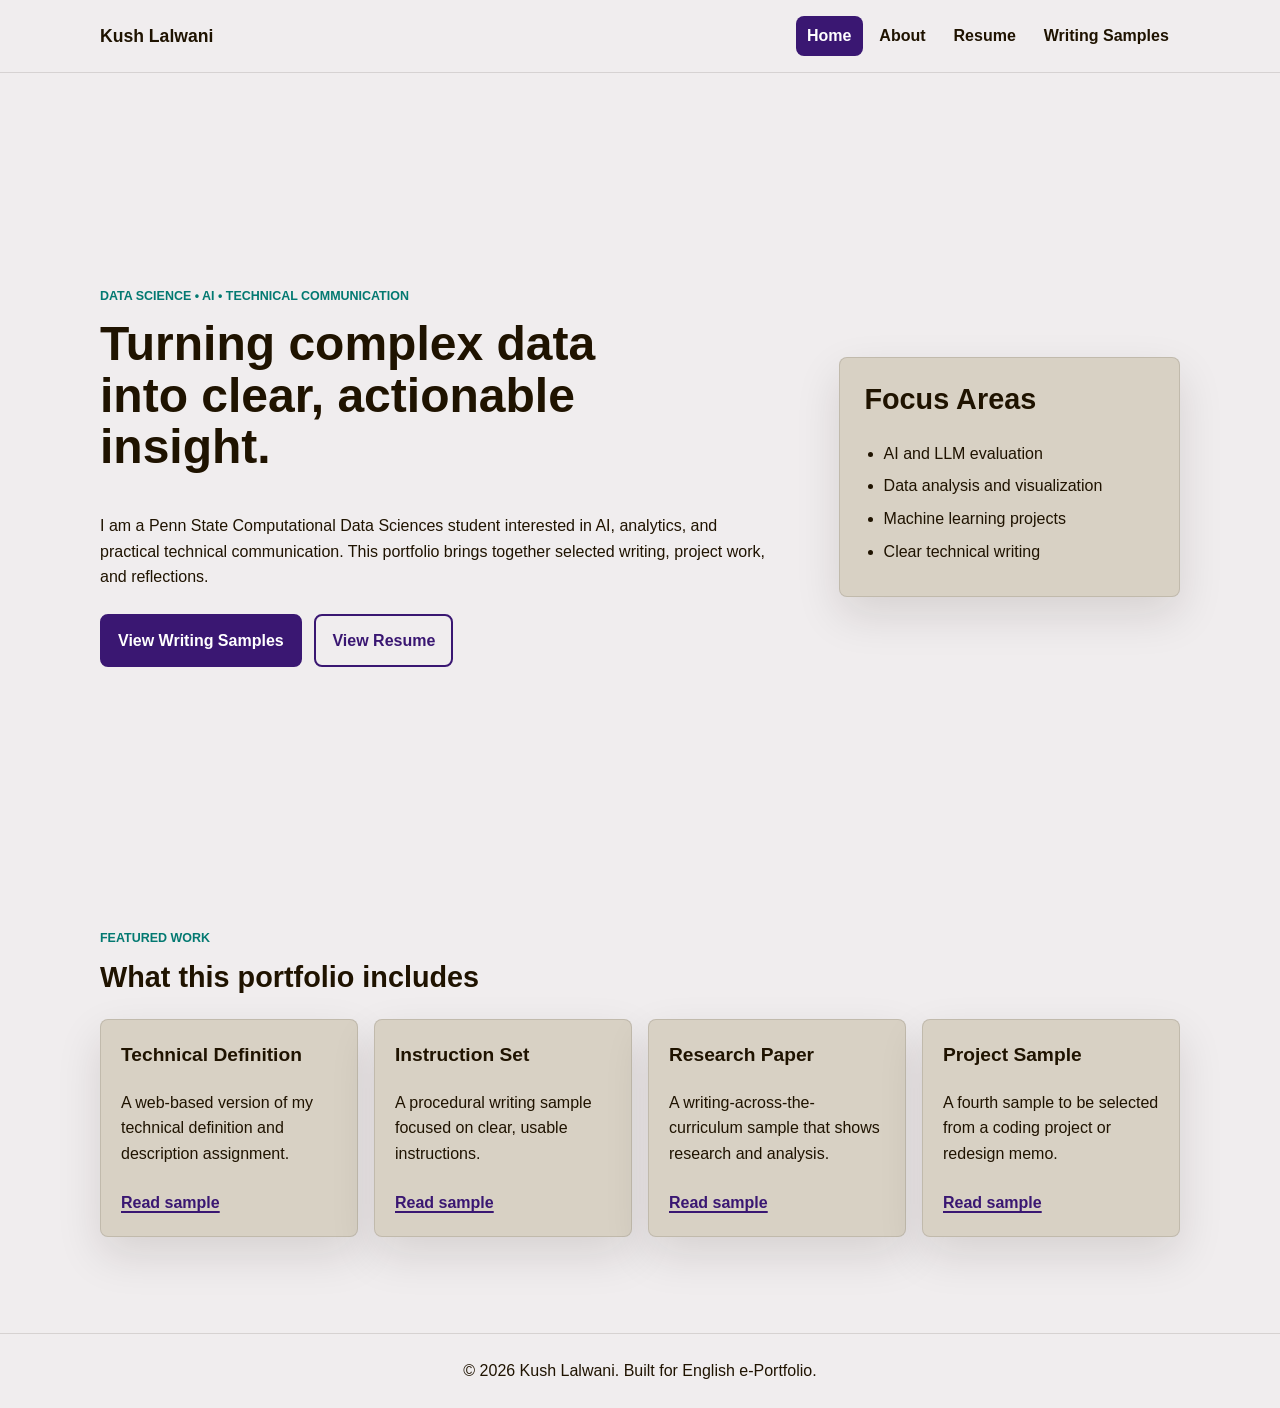
==== index.html @ 29b08cc0 "initial commit" ====
<!DOCTYPE html>
<html lang="en">
<head>
  <meta charset="UTF-8">
  <meta name="viewport" content="width=device-width, initial-scale=1.0">
  <title>Portfolio | Kush Lalwani</title>
  <link rel="stylesheet" href="styles.css">
</head>
<body>
  <header class="site-header">
    <nav class="nav" aria-label="Main navigation">
      <a class="logo" href="index.html">Kush Lalwani</a>
      <div class="nav-links">
        <a class="active" href="index.html">Home</a>
        <a href="about.html">About</a>
        <a href="resume.html">Resume</a>
        <a href="writing-samples.html">Writing Samples</a>
      </div>
    </nav>
  </header>

  <main>
    <section class="hero">
      <div class="hero-copy">
        <p class="eyebrow">Data Science • AI • Technical Communication</p>
        <h1>Turning complex data into clear, actionable insight.</h1>
        <p>
          I am a Penn State Computational Data Sciences student interested in AI,
          analytics, and practical technical communication. This portfolio brings
          together selected writing, project work, and reflections.
        </p>
        <div class="button-row">
          <a class="button primary" href="writing-samples.html">View Writing Samples</a>
          <a class="button secondary" href="resume.html">View Resume</a>
        </div>
      </div>
      <div class="hero-card" aria-label="Portfolio highlights">
        <h2>Focus Areas</h2>
        <ul class="highlight-list">
          <li>AI and LLM evaluation</li>
          <li>Data analysis and visualization</li>
          <li>Machine learning projects</li>
          <li>Clear technical writing</li>
        </ul>
      </div>
    </section>

    <section class="section">
      <div class="section-heading">
        <p class="eyebrow">Featured Work</p>
        <h2>What this portfolio includes</h2>
      </div>
      <div class="card-grid">
        <article class="card">
          <h3>Technical Definition</h3>
          <p>A web-based version of my technical definition and description assignment.</p>
          <a href="samples/definition.html">Read sample</a>
        </article>
        <article class="card">
          <h3>Instruction Set</h3>
          <p>A procedural writing sample focused on clear, usable instructions.</p>
          <a href="samples/instruction-set.html">Read sample</a>
        </article>
        <article class="card">
          <h3>Research Paper</h3>
          <p>A writing-across-the-curriculum sample that shows research and analysis.</p>
          <a href="samples/research-paper.html">Read sample</a>
        </article>
        <article class="card">
          <h3>Project Sample</h3>
          <p>A fourth sample to be selected from a coding project or redesign memo.</p>
          <a href="samples/project-sample.html">Read sample</a>
        </article>
      </div>
    </section>
  </main>

  <footer class="site-footer">
    <p>© 2026 Kush Lalwani. Built for English e-Portfolio.</p>
  </footer>
</body>
</html>
---- styles.css ----
:root {
  --bg: #F0EDEE;
  --text: #1F1300;
  --primary: #3A1772;
  --secondary: #037971;
  --surface: #D8D1C4;
  --white: #FFFFFF;
  --shadow: 0 18px 45px rgba(31, 19, 0, 0.12);
}

* {
  box-sizing: border-box;
}

html {
  scroll-behavior: smooth;
}

body {
  margin: 0;
  background: var(--bg);
  color: var(--text);
  font-family: Arial, Helvetica, sans-serif;
  font-size: 16px;
  line-height: 1.6;
}

a {
  color: var(--primary);
  font-weight: 700;
  text-decoration-thickness: 2px;
  text-underline-offset: 0.2em;
}

a:hover {
  color: var(--secondary);
}

h1,
h2,
h3,
p {
  margin-top: 0;
}

h1 {
  font-size: 3rem;
  line-height: 1.08;
  max-width: 11em;
}

h2 {
  font-size: 1.8rem;
  line-height: 1.2;
}

h3 {
  font-size: 1.2rem;
}

.site-header {
  background: rgba(240, 237, 238, 0.94);
  border-bottom: 1px solid rgba(31, 19, 0, 0.12);
  position: sticky;
  top: 0;
  z-index: 10;
}

.nav {
  align-items: center;
  display: flex;
  justify-content: space-between;
  margin: 0 auto;
  max-width: 1120px;
  padding: 1rem 1.25rem;
}

.logo {
  color: var(--text);
  font-size: 1.1rem;
  font-weight: 800;
  text-decoration: none;
}

.nav-links {
  display: flex;
  flex-wrap: wrap;
  gap: 0.35rem;
  justify-content: flex-end;
}

.nav-links a {
  border-radius: 8px;
  color: var(--text);
  padding: 0.45rem 0.7rem;
  text-decoration: none;
}

.nav-links a:hover,
.nav-links a.active {
  background: var(--primary);
  color: var(--white);
}

.hero {
  align-items: center;
  display: grid;
  gap: 2rem;
  grid-template-columns: minmax(0, 1.35fr) minmax(280px, 0.65fr);
  margin: 0 auto;
  max-width: 1120px;
  min-height: calc(100vh - 92px);
  padding: 4rem 1.25rem;
}

.hero-copy p {
  max-width: 42rem;
}

.eyebrow {
  color: var(--secondary);
  font-size: 0.78rem;
  font-weight: 800;
  letter-spacing: 0;
  margin-bottom: 0.7rem;
  text-transform: uppercase;
}

.button-row {
  display: flex;
  flex-wrap: wrap;
  gap: 0.8rem;
  margin-top: 1.5rem;
}

.button {
  border: 2px solid var(--primary);
  border-radius: 8px;
  display: inline-flex;
  padding: 0.75rem 1rem;
  text-decoration: none;
}

.button.primary {
  background: var(--primary);
  color: var(--white);
}

.button.secondary {
  background: transparent;
  color: var(--primary);
}

.button:hover {
  background: var(--secondary);
  border-color: var(--secondary);
  color: var(--white);
}

.hero-card,
.card,
.sample-preview,
.reflection,
.sidebar,
.resume-section {
  background: var(--surface);
  border: 1px solid rgba(31, 19, 0, 0.12);
  border-radius: 8px;
  box-shadow: var(--shadow);
}

.hero-card {
  padding: 1.5rem;
}

.highlight-list,
.plain-list {
  margin: 0;
  padding-left: 1.2rem;
}

.highlight-list li,
.plain-list li {
  margin-bottom: 0.45rem;
}

.section,
.page {
  margin: 0 auto;
  max-width: 1120px;
  padding: 3rem 1.25rem;
}

.section-heading {
  margin-bottom: 1.5rem;
}

.card-grid {
  display: grid;
  gap: 1rem;
  grid-template-columns: repeat(4, minmax(0, 1fr));
}

.card {
  padding: 1.25rem;
}

.card a {
  display: inline-block;
  margin-top: 0.5rem;
}

.page-header {
  margin-bottom: 2rem;
  max-width: 760px;
}

.content-layout {
  align-items: start;
  display: grid;
  gap: 2rem;
  grid-template-columns: minmax(0, 1fr) 320px;
}

.content-main,
.sample-content {
  max-width: 760px;
}

.content-main h2,
.sample-content h2 {
  margin-top: 2rem;
}

.sidebar {
  padding: 1.25rem;
}

.image-placeholder {
  align-items: center;
  aspect-ratio: 1;
  background: var(--bg);
  border: 2px dashed rgba(58, 23, 114, 0.45);
  border-radius: 8px;
  color: var(--primary);
  display: flex;
  font-weight: 800;
  justify-content: center;
  margin-bottom: 1.25rem;
  text-align: center;
}

.resume-section {
  margin-bottom: 1rem;
  padding: 1.25rem;
}

.resume-item + .resume-item {
  border-top: 1px solid rgba(31, 19, 0, 0.18);
  margin-top: 1rem;
  padding-top: 1rem;
}

.tag-list {
  display: flex;
  flex-wrap: wrap;
  gap: 0.55rem;
  list-style: none;
  margin: 0;
  padding: 0;
}

.tag-list li {
  background: var(--bg);
  border: 1px solid rgba(58, 23, 114, 0.25);
  border-radius: 8px;
  color: var(--primary);
  font-weight: 700;
  padding: 0.35rem 0.6rem;
}

.sample-list {
  display: grid;
  gap: 1rem;
}

.sample-preview {
  align-items: center;
  display: grid;
  gap: 1rem;
  grid-template-columns: minmax(0, 1fr) auto;
  padding: 1.25rem;
}

.sample-preview p {
  margin-bottom: 0;
}

.sample-page {
  max-width: 900px;
}

.back-link {
  display: inline-block;
  margin-bottom: 1.5rem;
}

.reflection {
  margin-bottom: 2rem;
  padding: 1.25rem;
}

.sample-content {
  background: rgba(255, 255, 255, 0.34);
  border-radius: 8px;
  padding: 1.25rem;
}

.pdf-frame {
  background: var(--white);
  border: 1px solid rgba(31, 19, 0, 0.18);
  border-radius: 8px;
  height: min(82vh, 900px);
  min-height: 680px;
  overflow: hidden;
}

.pdf-frame iframe {
  border: 0;
  height: 100%;
  width: 100%;
}

.site-footer {
  border-top: 1px solid rgba(31, 19, 0, 0.12);
  margin-top: 3rem;
  padding: 1.5rem 1.25rem;
  text-align: center;
}

.site-footer p {
  margin: 0;
}

@media (max-width: 850px) {
  h1 {
    font-size: 2.3rem;
  }

  .nav {
    align-items: flex-start;
    flex-direction: column;
    gap: 0.8rem;
  }

  .nav-links {
    justify-content: flex-start;
  }

  .hero,
  .content-layout,
  .sample-preview {
    grid-template-columns: 1fr;
  }

  .hero {
    min-height: auto;
    padding-top: 3rem;
  }

  .card-grid {
    grid-template-columns: repeat(2, minmax(0, 1fr));
  }
}

@media (max-width: 560px) {
  body {
    font-size: 15px;
  }

  h1 {
    font-size: 2rem;
  }

  .card-grid {
    grid-template-columns: 1fr;
  }

  .button,
  .sample-preview .button {
    justify-content: center;
    width: 100%;
  }

  .pdf-frame {
    height: 72vh;
    min-height: 520px;
  }
}
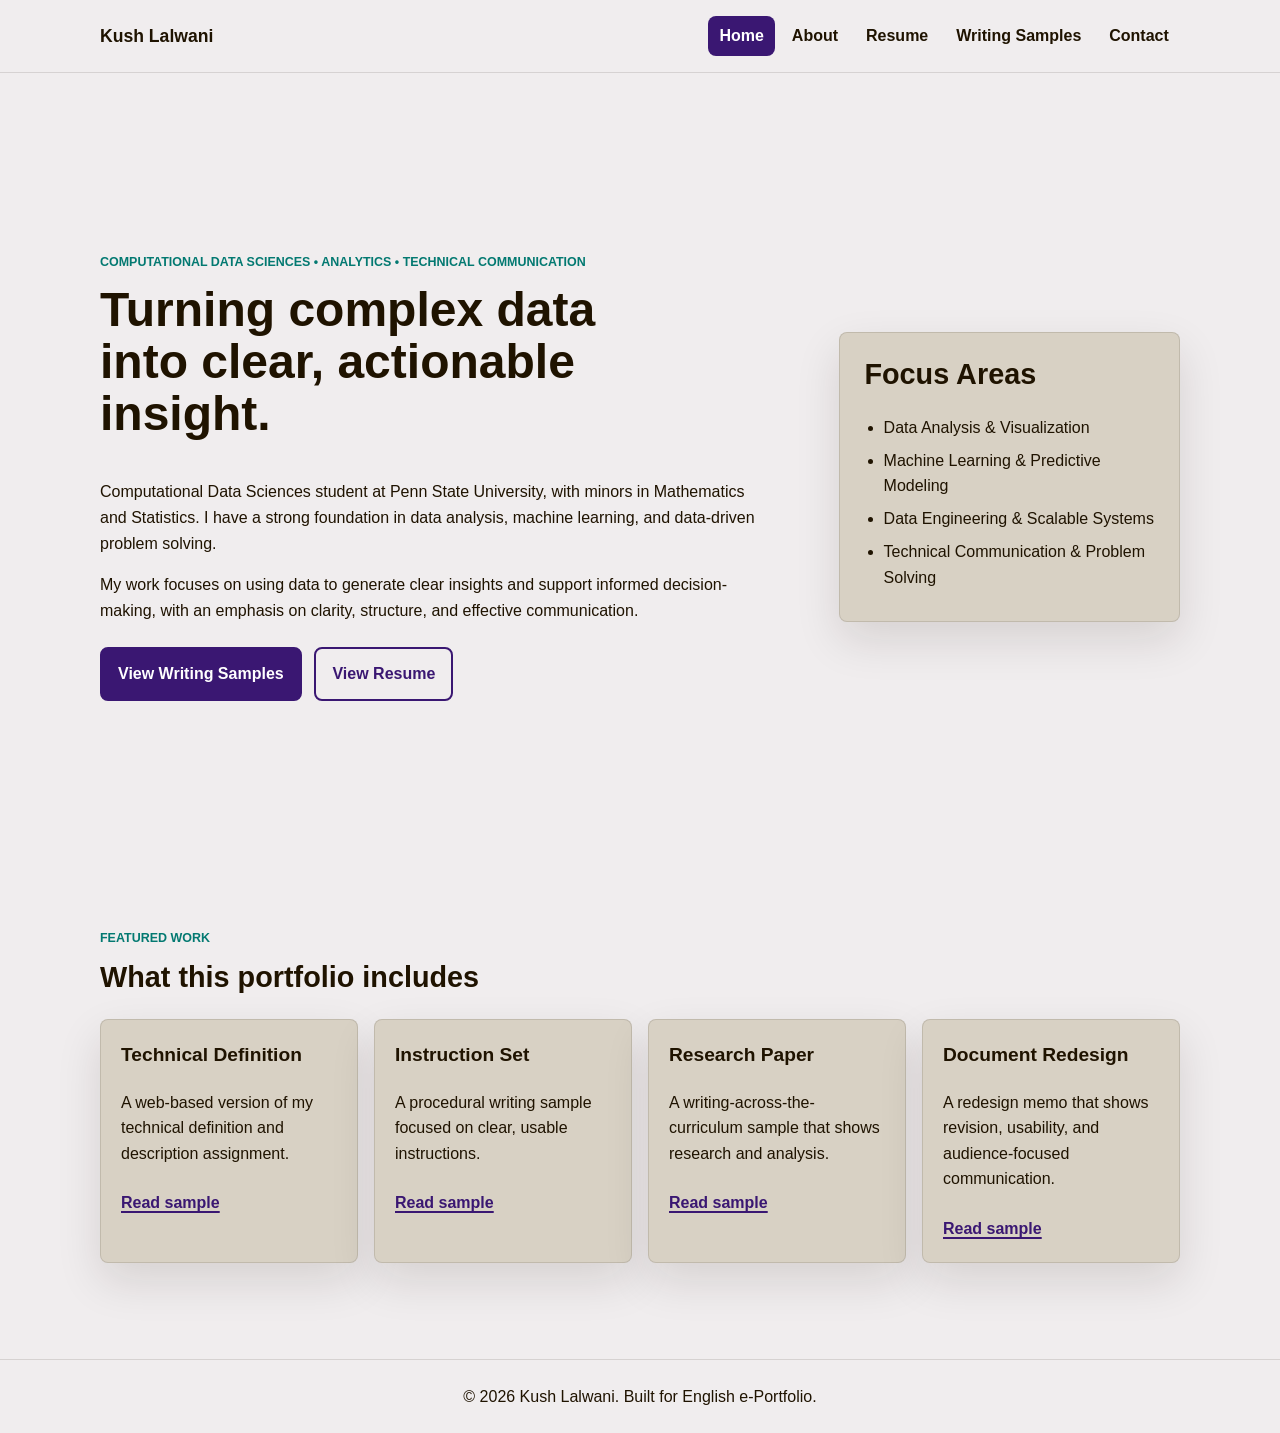
==== commit aca8ad43: "updates" ====
--- a/index.html
+++ b/index.html
@@ -3,8 +3,9 @@
 <head>
   <meta charset="UTF-8">
   <meta name="viewport" content="width=device-width, initial-scale=1.0">
-  <title>Portfolio | Kush Lalwani</title>
+  <title>Kush Lalwani | Portfolio</title>
   <link rel="stylesheet" href="styles.css">
+  <script src="script.js" defer></script>
 </head>
 <body>
   <header class="site-header">
@@ -15,6 +16,7 @@
         <a href="about.html">About</a>
         <a href="resume.html">Resume</a>
         <a href="writing-samples.html">Writing Samples</a>
+        <button class="contact-trigger" type="button" data-contact-open>Contact</button>
       </div>
     </nav>
   </header>
@@ -22,12 +24,17 @@
   <main>
     <section class="hero">
       <div class="hero-copy">
-        <p class="eyebrow">Data Science • AI • Technical Communication</p>
+        <p class="eyebrow">Computational Data Sciences • Analytics • Technical Communication</p>
         <h1>Turning complex data into clear, actionable insight.</h1>
         <p>
-          I am a Penn State Computational Data Sciences student interested in AI,
-          analytics, and practical technical communication. This portfolio brings
-          together selected writing, project work, and reflections.
+          Computational Data Sciences student at Penn State University, with minors
+          in Mathematics and Statistics. I have a strong foundation in data
+          analysis, machine learning, and data-driven problem solving.
+        </p>
+        <p>
+          My work focuses on using data to generate clear insights and support
+          informed decision-making, with an emphasis on clarity, structure, and
+          effective communication.
         </p>
         <div class="button-row">
           <a class="button primary" href="writing-samples.html">View Writing Samples</a>
@@ -37,10 +44,10 @@
       <div class="hero-card" aria-label="Portfolio highlights">
         <h2>Focus Areas</h2>
         <ul class="highlight-list">
-          <li>AI and LLM evaluation</li>
-          <li>Data analysis and visualization</li>
-          <li>Machine learning projects</li>
-          <li>Clear technical writing</li>
+          <li>Data Analysis &amp; Visualization</li>
+          <li>Machine Learning &amp; Predictive Modeling</li>
+          <li>Data Engineering &amp; Scalable Systems</li>
+          <li>Technical Communication &amp; Problem Solving</li>
         </ul>
       </div>
     </section>
@@ -67,8 +74,8 @@
           <a href="samples/research-paper.html">Read sample</a>
         </article>
         <article class="card">
-          <h3>Project Sample</h3>
-          <p>A fourth sample to be selected from a coding project or redesign memo.</p>
+          <h3>Document Redesign</h3>
+          <p>A redesign memo that shows revision, usability, and audience-focused communication.</p>
           <a href="samples/project-sample.html">Read sample</a>
         </article>
       </div>
@@ -78,5 +85,17 @@
   <footer class="site-footer">
     <p>© 2026 Kush Lalwani. Built for English e-Portfolio.</p>
   </footer>
+
+  <div class="contact-modal" data-contact-modal hidden>
+    <div class="contact-backdrop" data-contact-close></div>
+    <section class="contact-panel" role="dialog" aria-modal="true" aria-labelledby="contact-title">
+      <button class="contact-close" type="button" aria-label="Close contact window" data-contact-close>&times;</button>
+      <p class="eyebrow">Contact</p>
+      <h2 id="contact-title">Get In Touch</h2>
+      <p>You can reach me directly by email.</p>
+      <p><a href="mailto:kushlalwani594@gmail.com">kushlalwani594@gmail.com</a></p>
+      <a class="button primary" href="mailto:kushlalwani594@gmail.com">Open Email Draft</a>
+    </section>
+  </div>
 </body>
 </html>
--- a/styles.css
+++ b/styles.css
@@ -25,6 +25,10 @@
   line-height: 1.6;
 }
 
+body.modal-open {
+  overflow: hidden;
+}
+
 a {
   color: var(--primary);
   font-weight: 700;
@@ -96,8 +100,21 @@
   text-decoration: none;
 }
 
+.contact-trigger {
+  background: transparent;
+  border: 0;
+  border-radius: 8px;
+  color: var(--text);
+  cursor: pointer;
+  font: inherit;
+  font-weight: 700;
+  padding: 0.45rem 0.7rem;
+}
+
 .nav-links a:hover,
-.nav-links a.active {
+.nav-links a.active,
+.contact-trigger:hover,
+.contact-trigger:focus-visible {
   background: var(--primary);
   color: var(--white);
 }
@@ -342,6 +359,45 @@
   margin: 0;
 }
 
+.contact-modal {
+  inset: 0;
+  position: fixed;
+  z-index: 30;
+}
+
+.contact-backdrop {
+  background: rgba(31, 19, 0, 0.5);
+  inset: 0;
+  position: absolute;
+}
+
+.contact-panel {
+  background: var(--bg);
+  border: 1px solid rgba(31, 19, 0, 0.16);
+  border-radius: 8px;
+  box-shadow: var(--shadow);
+  left: 50%;
+  max-width: 460px;
+  padding: 1.5rem;
+  position: relative;
+  top: 50%;
+  transform: translate(-50%, -50%);
+  width: calc(100% - 2rem);
+}
+
+.contact-close {
+  background: transparent;
+  border: 0;
+  color: var(--text);
+  cursor: pointer;
+  font-size: 1.8rem;
+  line-height: 1;
+  padding: 0;
+  position: absolute;
+  right: 0.9rem;
+  top: 0.75rem;
+}
+
 @media (max-width: 850px) {
   h1 {
     font-size: 2.3rem;
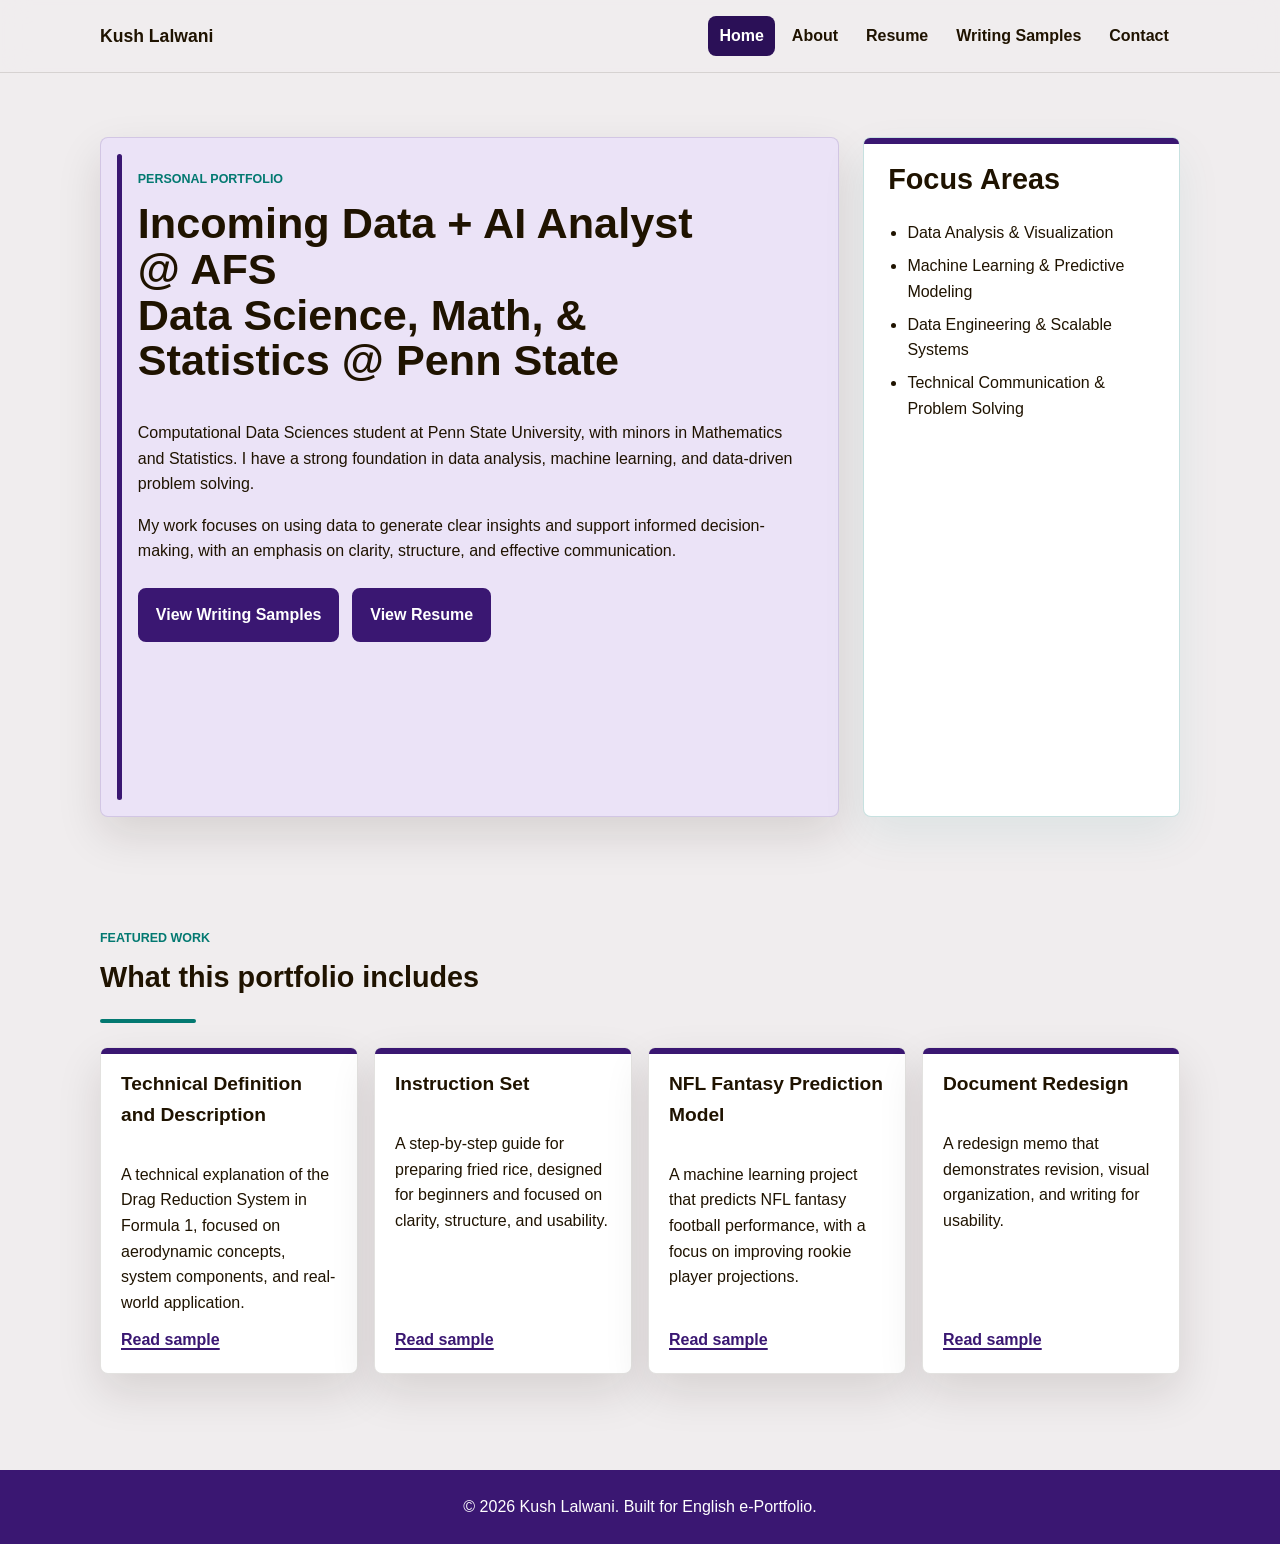
==== commit 80a539cc: "yo: gurt" ====
--- a/index.html
+++ b/index.html
@@ -24,8 +24,8 @@
   <main>
     <section class="hero">
       <div class="hero-copy">
-        <p class="eyebrow">Computational Data Sciences • Analytics • Technical Communication</p>
-        <h1>Turning complex data into clear, actionable insight.</h1>
+        <p class="eyebrow">Personal Portfolio</p>
+        <h1>Incoming Data + AI Analyst @ AFS<br>Data Science, Math, &amp; Statistics @ Penn State</h1>
         <p>
           Computational Data Sciences student at Penn State University, with minors
           in Mathematics and Statistics. I have a strong foundation in data
@@ -38,7 +38,7 @@
         </p>
         <div class="button-row">
           <a class="button primary" href="writing-samples.html">View Writing Samples</a>
-          <a class="button secondary" href="resume.html">View Resume</a>
+          <a class="button primary" href="resume.html">View Resume</a>
         </div>
       </div>
       <div class="hero-card" aria-label="Portfolio highlights">
@@ -59,23 +59,23 @@
       </div>
       <div class="card-grid">
         <article class="card">
-          <h3>Technical Definition</h3>
-          <p>A web-based version of my technical definition and description assignment.</p>
+          <h3>Technical Definition and Description</h3>
+          <p>A technical explanation of the Drag Reduction System in Formula 1, focused on aerodynamic concepts, system components, and real-world application.</p>
           <a href="samples/definition.html">Read sample</a>
         </article>
         <article class="card">
           <h3>Instruction Set</h3>
-          <p>A procedural writing sample focused on clear, usable instructions.</p>
+          <p>A step-by-step guide for preparing fried rice, designed for beginners and focused on clarity, structure, and usability.</p>
           <a href="samples/instruction-set.html">Read sample</a>
         </article>
         <article class="card">
-          <h3>Research Paper</h3>
-          <p>A writing-across-the-curriculum sample that shows research and analysis.</p>
+          <h3>NFL Fantasy Prediction Model</h3>
+          <p>A machine learning project that predicts NFL fantasy football performance, with a focus on improving rookie player projections.</p>
           <a href="samples/research-paper.html">Read sample</a>
         </article>
         <article class="card">
           <h3>Document Redesign</h3>
-          <p>A redesign memo that shows revision, usability, and audience-focused communication.</p>
+          <p>A redesign memo that demonstrates revision, visual organization, and writing for usability.</p>
           <a href="samples/project-sample.html">Read sample</a>
         </article>
       </div>
--- a/styles.css
+++ b/styles.css
@@ -1,10 +1,15 @@
 :root {
-  --bg: #F0EDEE;
-  --text: #1F1300;
-  --primary: #3A1772;
+  --bg: #f0edee;
+  --text: #1f1300;
+  --primary: #3a1772;
+  --primary-dark: #2b1057;
   --secondary: #037971;
-  --surface: #D8D1C4;
-  --white: #FFFFFF;
+  --surface: #ffffff;
+  --surface-muted: #f7f4f2;
+  --surface-soft: #ebe3f7;
+  --teal-soft: #e6f5f3;
+  --line: rgba(31, 19, 0, 0.12);
+  --white: #ffffff;
   --shadow: 0 18px 45px rgba(31, 19, 0, 0.12);
 }
 
@@ -48,9 +53,9 @@
 }
 
 h1 {
-  font-size: 3rem;
-  line-height: 1.08;
-  max-width: 11em;
+  font-size: 2.7rem;
+  line-height: 1.06;
+  max-width: 14em;
 }
 
 h2 {
@@ -63,8 +68,9 @@
 }
 
 .site-header {
-  background: rgba(240, 237, 238, 0.94);
-  border-bottom: 1px solid rgba(31, 19, 0, 0.12);
+  backdrop-filter: blur(14px);
+  background: rgba(240, 237, 238, 0.9);
+  border-bottom: 1px solid var(--line);
   position: sticky;
   top: 0;
   z-index: 10;
@@ -93,13 +99,7 @@
   justify-content: flex-end;
 }
 
-.nav-links a {
-  border-radius: 8px;
-  color: var(--text);
-  padding: 0.45rem 0.7rem;
-  text-decoration: none;
-}
-
+.nav-links a,
 .contact-trigger {
   background: transparent;
   border: 0;
@@ -109,25 +109,46 @@
   font: inherit;
   font-weight: 700;
   padding: 0.45rem 0.7rem;
+  text-decoration: none;
 }
 
 .nav-links a:hover,
 .nav-links a.active,
 .contact-trigger:hover,
 .contact-trigger:focus-visible {
-  background: var(--primary);
+  background: var(--primary-dark);
   color: var(--white);
 }
 
 .hero {
-  align-items: center;
+  align-items: stretch;
   display: grid;
-  gap: 2rem;
-  grid-template-columns: minmax(0, 1.35fr) minmax(280px, 0.65fr);
+  gap: 1.5rem;
+  grid-template-columns: minmax(0, 1.4fr) minmax(290px, 0.6fr);
   margin: 0 auto;
   max-width: 1120px;
   min-height: calc(100vh - 92px);
   padding: 4rem 1.25rem;
+}
+
+.hero-copy {
+  background: var(--surface-soft);
+  border: 1px solid rgba(58, 23, 114, 0.14);
+  border-radius: 8px;
+  box-shadow: var(--shadow);
+  padding: 2rem 2rem 2rem 2.3rem;
+  position: relative;
+}
+
+.hero-copy::before {
+  background: var(--primary);
+  border-radius: 999px;
+  content: "";
+  left: 1rem;
+  position: absolute;
+  top: 1rem;
+  bottom: 1rem;
+  width: 5px;
 }
 
 .hero-copy p {
@@ -169,8 +190,8 @@
 }
 
 .button:hover {
-  background: var(--secondary);
-  border-color: var(--secondary);
+  background: var(--primary-dark);
+  border-color: var(--primary-dark);
   color: var(--white);
 }
 
@@ -179,14 +200,37 @@
 .sample-preview,
 .reflection,
 .sidebar,
-.resume-section {
+.resume-section,
+.sample-content,
+.page-header {
   background: var(--surface);
-  border: 1px solid rgba(31, 19, 0, 0.12);
+  border: 1px solid var(--line);
   border-radius: 8px;
   box-shadow: var(--shadow);
+  position: relative;
+}
+
+.hero-card::before,
+.card::before,
+.sample-preview::before,
+.reflection::before,
+.sidebar::before,
+.resume-section::before,
+.sample-content::before,
+.page-header::before {
+  background: var(--primary);
+  border-radius: 8px 8px 0 0;
+  content: "";
+  height: 6px;
+  left: 0;
+  position: absolute;
+  right: 0;
+  top: 0;
 }
 
 .hero-card {
+  border-color: rgba(3, 121, 113, 0.22);
+  box-shadow: 0 18px 45px rgba(3, 121, 113, 0.08);
   padding: 1.5rem;
 }
 
@@ -212,6 +256,16 @@
   margin-bottom: 1.5rem;
 }
 
+.section-heading::after {
+  background: var(--secondary);
+  border-radius: 999px;
+  content: "";
+  display: block;
+  height: 4px;
+  margin-top: 0.9rem;
+  width: 96px;
+}
+
 .card-grid {
   display: grid;
   gap: 1rem;
@@ -219,17 +273,35 @@
 }
 
 .card {
-  padding: 1.25rem;
+  display: flex;
+  flex-direction: column;
+  gap: 0.75rem;
+  min-height: 100%;
+  padding: 1.35rem 1.25rem 1.25rem;
+}
+
+.card p {
+  margin-bottom: 0;
 }
 
 .card a {
   display: inline-block;
-  margin-top: 0.5rem;
+  margin-top: auto;
 }
 
 .page-header {
+  background: var(--surface);
   margin-bottom: 2rem;
   max-width: 760px;
+  padding: 1.6rem 1.4rem 1.35rem;
+}
+
+.resume-page > .page-header {
+  max-width: 100%;
+}
+
+.writing-samples-page > .page-header {
+  max-width: 100%;
 }
 
 .content-layout {
@@ -250,26 +322,24 @@
 }
 
 .sidebar {
+  background: var(--teal-soft);
   padding: 1.25rem;
 }
 
-.image-placeholder {
-  align-items: center;
+.profile-image {
   aspect-ratio: 1;
-  background: var(--bg);
-  border: 2px dashed rgba(58, 23, 114, 0.45);
-  border-radius: 8px;
-  color: var(--primary);
-  display: flex;
-  font-weight: 800;
-  justify-content: center;
+  border: 1px solid var(--line);
+  border-radius: 8px;
+  display: block;
+  height: auto;
   margin-bottom: 1.25rem;
-  text-align: center;
+  object-fit: cover;
+  width: 100%;
 }
 
 .resume-section {
   margin-bottom: 1rem;
-  padding: 1.25rem;
+  padding: 1.35rem 1.25rem 1.25rem;
 }
 
 .resume-item + .resume-item {
@@ -288,10 +358,10 @@
 }
 
 .tag-list li {
-  background: var(--bg);
-  border: 1px solid rgba(58, 23, 114, 0.25);
-  border-radius: 8px;
-  color: var(--primary);
+  background: var(--teal-soft);
+  border: 1px solid rgba(3, 121, 113, 0.28);
+  border-radius: 8px;
+  color: var(--secondary);
   font-weight: 700;
   padding: 0.35rem 0.6rem;
 }
@@ -302,15 +372,31 @@
 }
 
 .sample-preview {
-  align-items: center;
-  display: grid;
-  gap: 1rem;
-  grid-template-columns: minmax(0, 1fr) auto;
-  padding: 1.25rem;
+  display: flex;
+  flex-direction: column;
+  gap: 0.9rem;
+  min-height: 220px;
+  padding: 1.35rem 1.25rem 1.2rem;
+}
+
+.sample-preview:hover {
+  border-color: rgba(3, 121, 113, 0.3);
+  box-shadow: 0 18px 45px rgba(3, 121, 113, 0.1);
+}
+
+.sample-preview h2 {
+  margin-bottom: 0.35rem;
 }
 
 .sample-preview p {
   margin-bottom: 0;
+  max-width: 58rem;
+}
+
+.sample-preview .button {
+  align-self: flex-start;
+  margin-top: auto;
+  min-width: 150px;
 }
 
 .sample-page {
@@ -323,14 +409,14 @@
 }
 
 .reflection {
+  background: var(--surface);
   margin-bottom: 2rem;
-  padding: 1.25rem;
+  max-width: 760px;
+  padding: 1.35rem 1.25rem 1.2rem;
 }
 
 .sample-content {
-  background: rgba(255, 255, 255, 0.34);
-  border-radius: 8px;
-  padding: 1.25rem;
+  padding: 1.35rem 1.25rem 1.25rem;
 }
 
 .pdf-frame {
@@ -349,7 +435,8 @@
 }
 
 .site-footer {
-  border-top: 1px solid rgba(31, 19, 0, 0.12);
+  background: var(--primary);
+  color: var(--white);
   margin-top: 3rem;
   padding: 1.5rem 1.25rem;
   text-align: center;
@@ -357,6 +444,10 @@
 
 .site-footer p {
   margin: 0;
+}
+
+.site-footer a {
+  color: var(--white);
 }
 
 .contact-modal {
@@ -372,7 +463,7 @@
 }
 
 .contact-panel {
-  background: var(--bg);
+  background: var(--teal-soft);
   border: 1px solid rgba(31, 19, 0, 0.16);
   border-radius: 8px;
   box-shadow: var(--shadow);
@@ -400,7 +491,7 @@
 
 @media (max-width: 850px) {
   h1 {
-    font-size: 2.3rem;
+    font-size: 2.15rem;
   }
 
   .nav {
@@ -414,8 +505,7 @@
   }
 
   .hero,
-  .content-layout,
-  .sample-preview {
+  .content-layout {
     grid-template-columns: 1fr;
   }
 
@@ -435,17 +525,26 @@
   }
 
   h1 {
-    font-size: 2rem;
+    font-size: 1.85rem;
   }
 
   .card-grid {
     grid-template-columns: 1fr;
   }
 
-  .button,
-  .sample-preview .button {
+  .button {
     justify-content: center;
     width: 100%;
+  }
+
+  .hero-copy,
+  .page-header,
+  .reflection,
+  .sample-content,
+  .resume-section,
+  .sample-preview {
+    padding-left: 1rem;
+    padding-right: 1rem;
   }
 
   .pdf-frame {
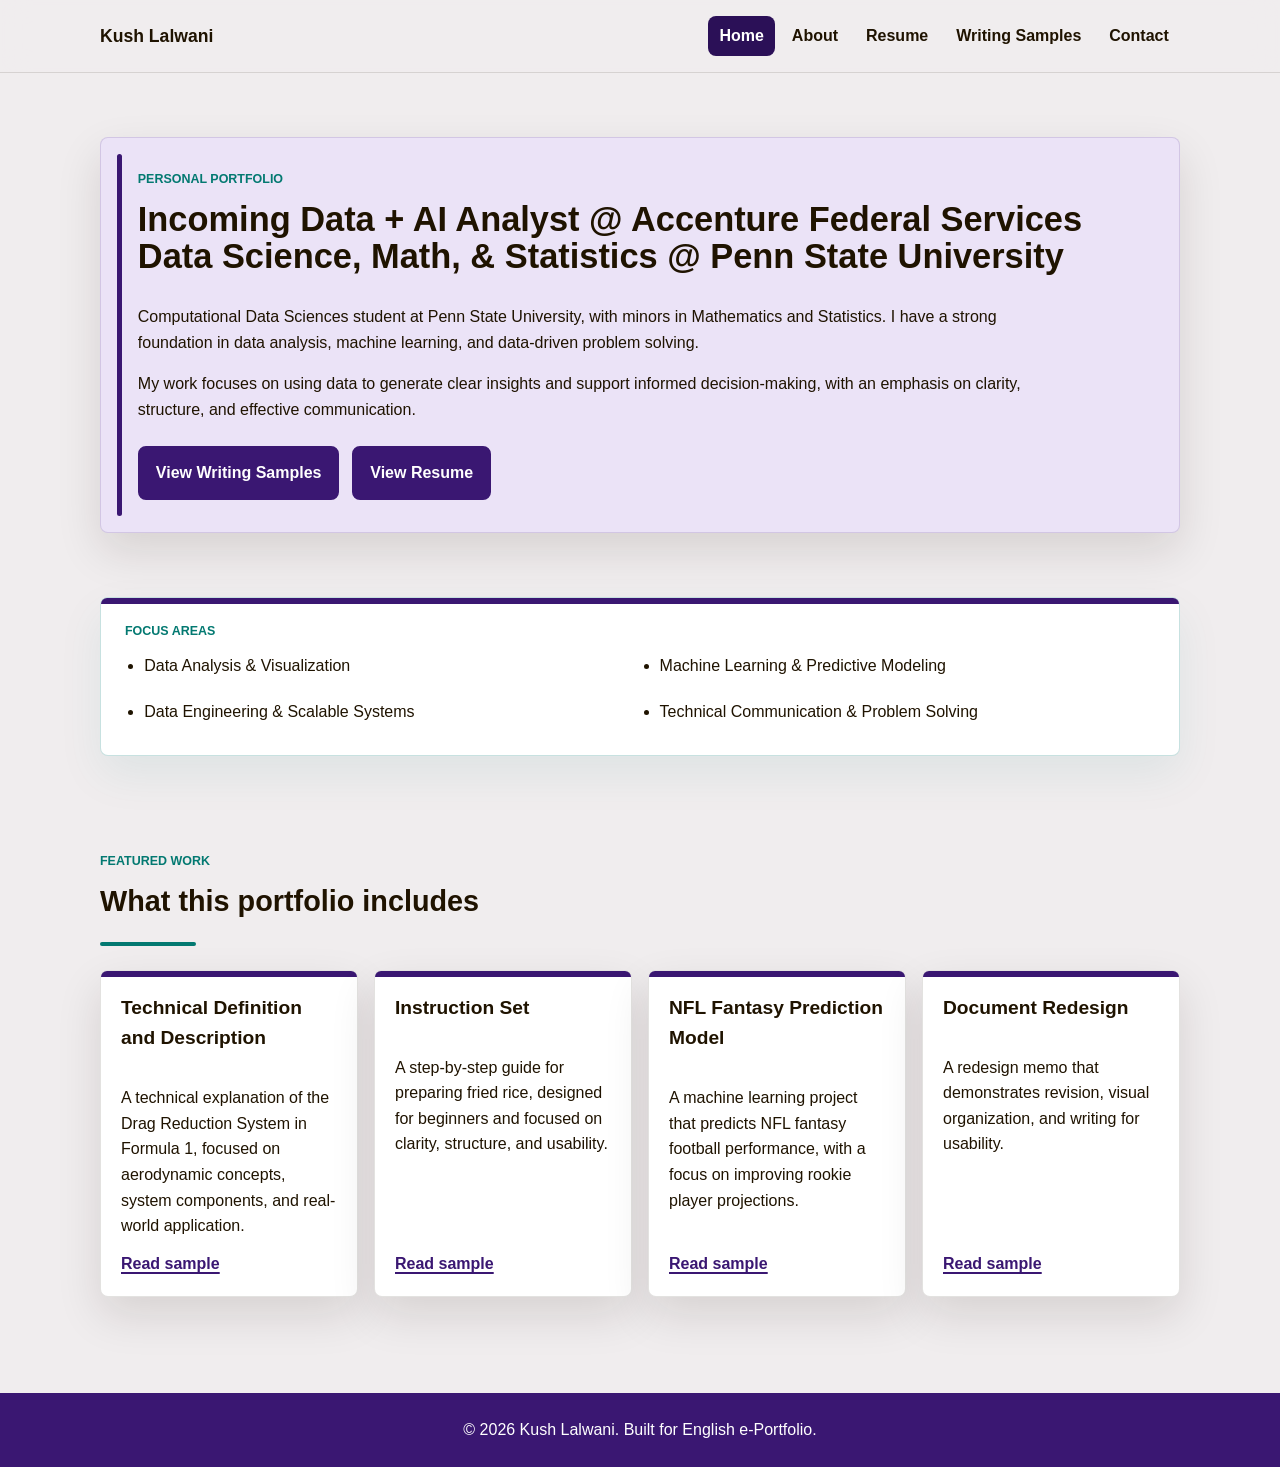
==== commit e4f3c3db: "rough draft ready" ====
--- a/index.html
+++ b/index.html
@@ -22,10 +22,13 @@
   </header>
 
   <main>
-    <section class="hero">
+    <section class="hero hero-single">
       <div class="hero-copy">
         <p class="eyebrow">Personal Portfolio</p>
-        <h1>Incoming Data + AI Analyst @ AFS<br>Data Science, Math, &amp; Statistics @ Penn State</h1>
+        <h1 class="hero-title">
+          <span class="hero-line">Incoming Data + AI Analyst @ Accenture Federal Services</span>
+          <span class="hero-line">Data Science, Math, &amp; Statistics @ Penn State University</span>
+        </h1>
         <p>
           Computational Data Sciences student at Penn State University, with minors
           in Mathematics and Statistics. I have a strong foundation in data
@@ -41,9 +44,12 @@
           <a class="button primary" href="resume.html">View Resume</a>
         </div>
       </div>
+    </section>
+
+    <section class="section section-compact">
       <div class="hero-card" aria-label="Portfolio highlights">
-        <h2>Focus Areas</h2>
-        <ul class="highlight-list">
+        <p class="eyebrow">Focus Areas</p>
+        <ul class="highlight-list focus-grid">
           <li>Data Analysis &amp; Visualization</li>
           <li>Machine Learning &amp; Predictive Modeling</li>
           <li>Data Engineering &amp; Scalable Systems</li>
--- a/styles.css
+++ b/styles.css
@@ -58,6 +58,17 @@
   max-width: 14em;
 }
 
+.hero-title {
+  font-size: 2.15rem;
+  line-height: 1.08;
+  max-width: 100%;
+}
+
+.hero-line {
+  display: block;
+  white-space: normal;
+}
+
 h2 {
   font-size: 1.8rem;
   line-height: 1.2;
@@ -131,6 +142,12 @@
   padding: 4rem 1.25rem;
 }
 
+.hero-single {
+  grid-template-columns: 1fr;
+  min-height: auto;
+  padding-bottom: 1rem;
+}
+
 .hero-copy {
   background: var(--surface-soft);
   border: 1px solid rgba(58, 23, 114, 0.14);
@@ -138,6 +155,10 @@
   box-shadow: var(--shadow);
   padding: 2rem 2rem 2rem 2.3rem;
   position: relative;
+}
+
+.hero-single .hero-copy {
+  max-width: 100%;
 }
 
 .hero-copy::before {
@@ -152,7 +173,7 @@
 }
 
 .hero-copy p {
-  max-width: 42rem;
+  max-width: 56rem;
 }
 
 .eyebrow {
@@ -234,6 +255,16 @@
   padding: 1.5rem;
 }
 
+.section-compact {
+  padding-top: 0;
+}
+
+.focus-grid {
+  display: grid;
+  gap: 0.8rem 1.25rem;
+  grid-template-columns: repeat(2, minmax(0, 1fr));
+}
+
 .highlight-list,
 .plain-list {
   margin: 0;
@@ -304,11 +335,19 @@
   max-width: 100%;
 }
 
+.about-page > .page-header {
+  max-width: 100%;
+}
+
 .content-layout {
   align-items: start;
   display: grid;
   gap: 2rem;
   grid-template-columns: minmax(0, 1fr) 320px;
+}
+
+.about-layout {
+  grid-template-columns: 320px minmax(0, 1fr);
 }
 
 .content-main,
@@ -419,12 +458,20 @@
   padding: 1.35rem 1.25rem 1.25rem;
 }
 
+.download-row {
+  margin-bottom: 1rem;
+}
+
+.download-button {
+  width: auto;
+}
+
 .pdf-frame {
   background: var(--white);
   border: 1px solid rgba(31, 19, 0, 0.18);
   border-radius: 8px;
-  height: min(82vh, 900px);
-  min-height: 680px;
+  height: min(96vh, 1200px);
+  min-height: 950px;
   overflow: hidden;
 }
 
@@ -494,6 +541,14 @@
     font-size: 2.15rem;
   }
 
+  .hero-title {
+    font-size: 1.95rem;
+  }
+
+  .hero-line {
+    white-space: normal;
+  }
+
   .nav {
     align-items: flex-start;
     flex-direction: column;
@@ -510,12 +565,15 @@
   }
 
   .hero {
-    min-height: auto;
     padding-top: 3rem;
   }
 
   .card-grid {
     grid-template-columns: repeat(2, minmax(0, 1fr));
+  }
+
+  .focus-grid {
+    grid-template-columns: 1fr;
   }
 }
 
@@ -526,6 +584,10 @@
 
   h1 {
     font-size: 1.85rem;
+  }
+
+  .hero-title {
+    font-size: 1.7rem;
   }
 
   .card-grid {
@@ -548,7 +610,7 @@
   }
 
   .pdf-frame {
-    height: 72vh;
-    min-height: 520px;
-  }
-}
+    height: 82vh;
+    min-height: 700px;
+  }
+}
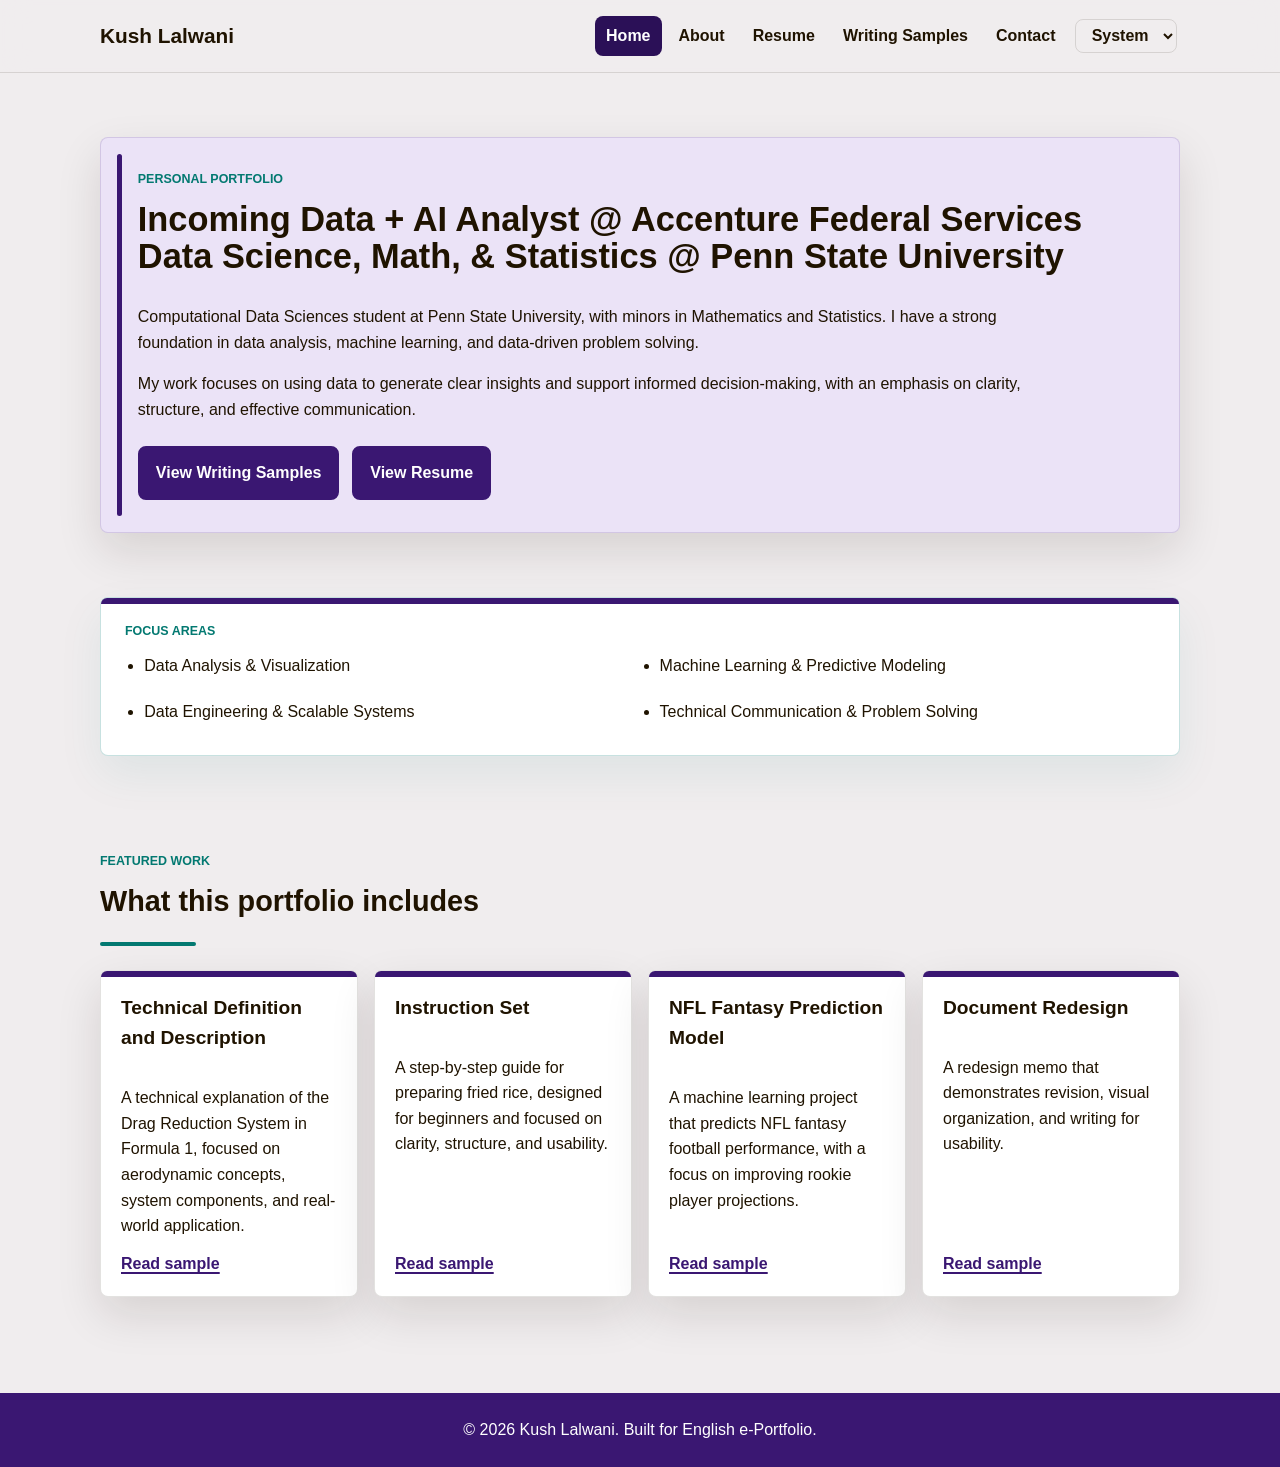
==== commit ad77773b: "added dark mode" ====
--- a/index.html
+++ b/index.html
@@ -16,6 +16,14 @@
         <a href="about.html">About</a>
         <a href="resume.html">Resume</a>
         <a href="writing-samples.html">Writing Samples</a>
+        <label class="theme-picker">
+          <span class="theme-label">Theme</span>
+          <select class="theme-select" data-theme-select aria-label="Theme selector">
+            <option value="system">System</option>
+            <option value="light">Light</option>
+            <option value="dark">Dark</option>
+          </select>
+        </label>
         <button class="contact-trigger" type="button" data-contact-open>Contact</button>
       </div>
     </nav>
--- a/styles.css
+++ b/styles.css
@@ -8,9 +8,25 @@
   --surface-muted: #f7f4f2;
   --surface-soft: #ebe3f7;
   --teal-soft: #e6f5f3;
+  --header-bg: rgba(240, 237, 238, 0.9);
   --line: rgba(31, 19, 0, 0.12);
   --white: #ffffff;
   --shadow: 0 18px 45px rgba(31, 19, 0, 0.12);
+}
+
+:root[data-theme="dark"] {
+  --bg: #14100f;
+  --text: #f4efeb;
+  --primary: #8e72d1;
+  --primary-dark: #7558bd;
+  --secondary: #58c0b7;
+  --surface: #211917;
+  --surface-muted: #2a211e;
+  --surface-soft: #2b2140;
+  --teal-soft: #1b302e;
+  --header-bg: rgba(20, 16, 15, 0.94);
+  --line: rgba(244, 239, 235, 0.14);
+  --shadow: 0 18px 45px rgba(0, 0, 0, 0.35);
 }
 
 * {
@@ -80,7 +96,7 @@
 
 .site-header {
   backdrop-filter: blur(14px);
-  background: rgba(240, 237, 238, 0.9);
+  background: var(--header-bg);
   border-bottom: 1px solid var(--line);
   position: sticky;
   top: 0;
@@ -98,7 +114,7 @@
 
 .logo {
   color: var(--text);
-  font-size: 1.1rem;
+  font-size: 1.3rem;
   font-weight: 800;
   text-decoration: none;
 }
@@ -108,6 +124,51 @@
   flex-wrap: wrap;
   gap: 0.35rem;
   justify-content: flex-end;
+}
+
+.theme-picker {
+  align-items: center;
+  display: inline-flex;
+  gap: 0.45rem;
+  order: 99;
+  padding: 0.1rem 0.2rem;
+}
+
+.theme-label {
+  border: 0;
+  clip: rect(0 0 0 0);
+  clip-path: inset(50%);
+  height: 1px;
+  margin: -1px;
+  overflow: hidden;
+  padding: 0;
+  position: absolute;
+  white-space: nowrap;
+  width: 1px;
+}
+
+.theme-select {
+  background: transparent;
+  border: 1px solid var(--line);
+  border-radius: 8px;
+  color: var(--text);
+  font: inherit;
+  font-weight: 700;
+  padding: 0.4rem 0.7rem;
+}
+
+.theme-select:focus-visible {
+  outline: 2px solid var(--secondary);
+  outline-offset: 2px;
+}
+
+.theme-select:hover {
+  border-color: rgba(58, 23, 114, 0.28);
+}
+
+.theme-select option {
+  background: var(--surface);
+  color: var(--text);
 }
 
 .nav-links a,
@@ -559,6 +620,10 @@
     justify-content: flex-start;
   }
 
+  .theme-picker {
+    padding-left: 0;
+  }
+
   .hero,
   .content-layout {
     grid-template-columns: 1fr;
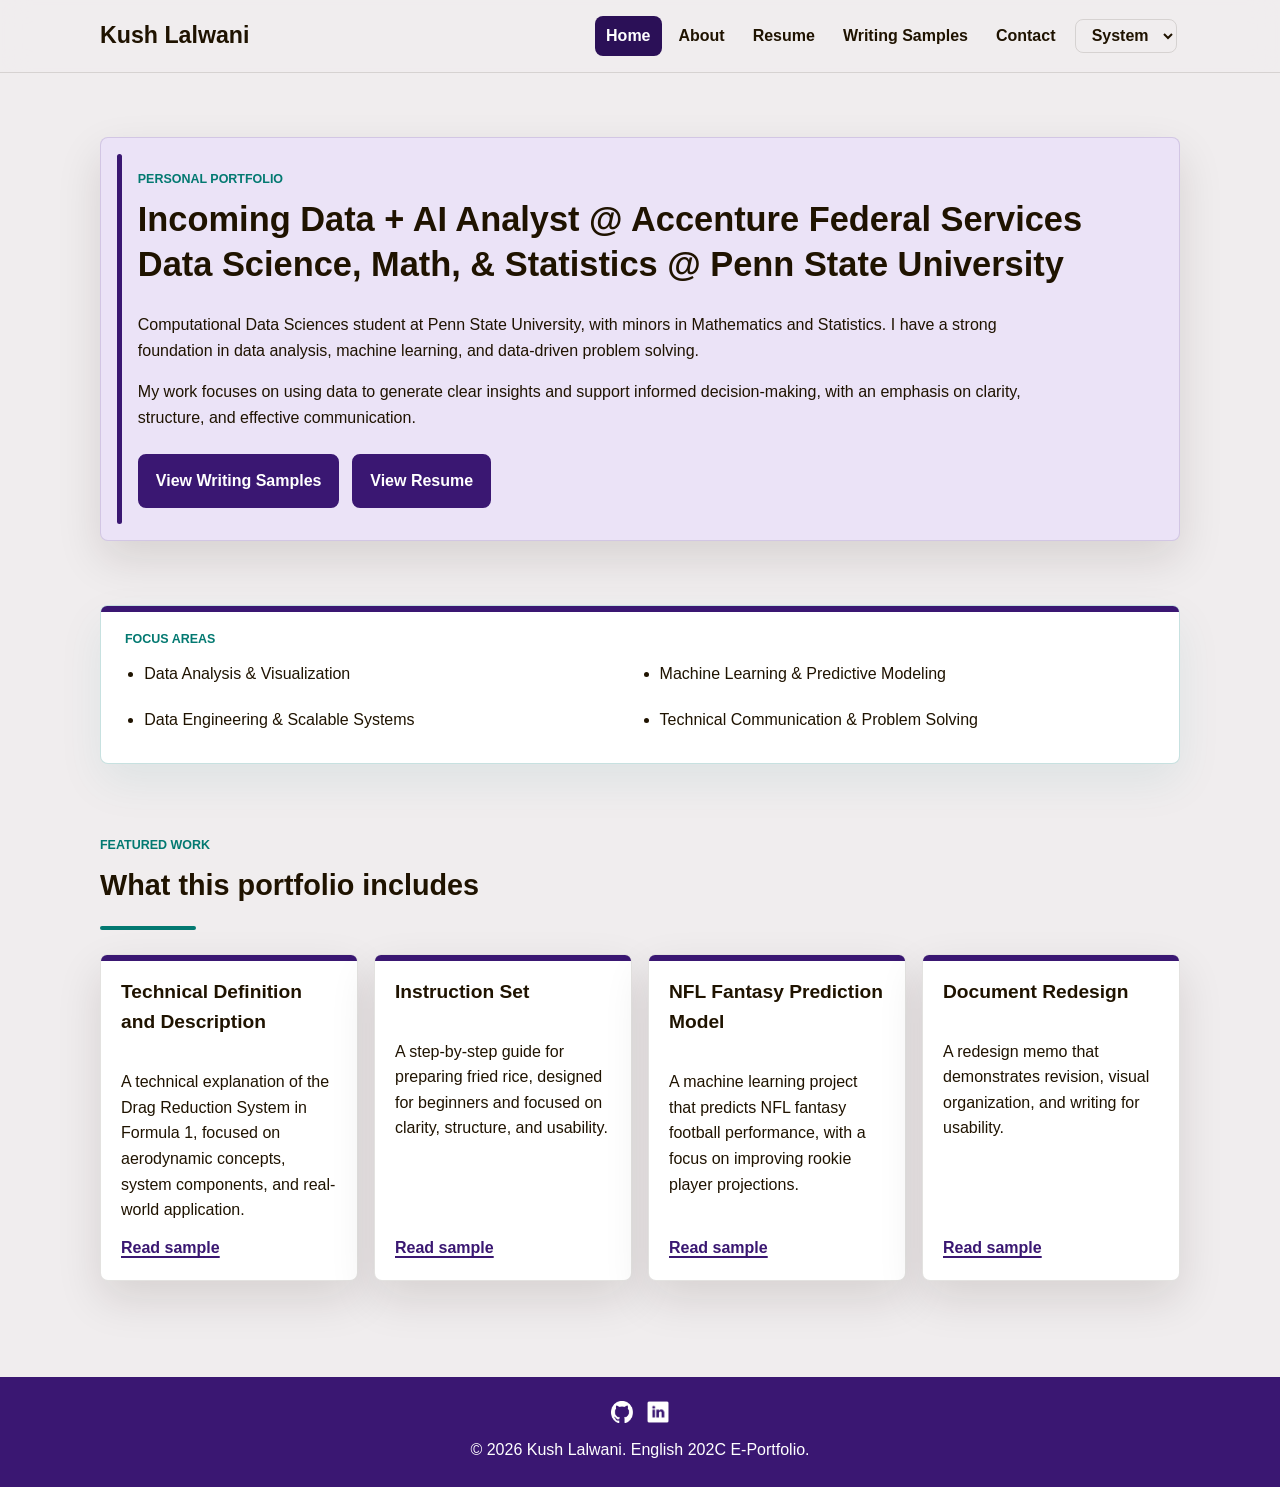
==== commit 72643f99: "final" ====
--- a/index.html
+++ b/index.html
@@ -66,7 +66,7 @@
       </div>
     </section>
 
-    <section class="section">
+    <section class="section featured-section">
       <div class="section-heading">
         <p class="eyebrow">Featured Work</p>
         <h2>What this portfolio includes</h2>
@@ -97,7 +97,15 @@
   </main>
 
   <footer class="site-footer">
-    <p>© 2026 Kush Lalwani. Built for English e-Portfolio.</p>
+    <div class="footer-socials">
+      <a class="social-link" href="https://github.com/kushlalwani" target="_blank" rel="noopener noreferrer" aria-label="GitHub profile">
+        <img src="assets/images/github_white.png" alt="">
+      </a>
+      <a class="social-link" href="https://www.linkedin.com/in/kush-lalwani/" target="_blank" rel="noopener noreferrer" aria-label="LinkedIn profile">
+        <img src="assets/images/linkedin_white.png" alt="">
+      </a>
+    </div>
+    <p>&copy; 2026 Kush Lalwani. English 202C E-Portfolio.</p>
   </footer>
 
   <div class="contact-modal" data-contact-modal hidden>
@@ -108,6 +116,8 @@
       <h2 id="contact-title">Get In Touch</h2>
       <p>You can reach me directly by email.</p>
       <p><a href="mailto:kushlalwani594@gmail.com">kushlalwani594@gmail.com</a></p>
+      <p><a href="https://github.com/kushlalwani" target="_blank" rel="noopener noreferrer">GitHub</a></p>
+      <p><a href="https://www.linkedin.com/in/kush-lalwani/" target="_blank" rel="noopener noreferrer">LinkedIn</a></p>
       <a class="button primary" href="mailto:kushlalwani594@gmail.com">Open Email Draft</a>
     </section>
   </div>
--- a/styles.css
+++ b/styles.css
@@ -85,6 +85,10 @@
   white-space: normal;
 }
 
+.hero-line + .hero-line {
+  margin-top: 0.5rem;
+}
+
 h2 {
   font-size: 1.8rem;
   line-height: 1.2;
@@ -114,7 +118,7 @@
 
 .logo {
   color: var(--text);
-  font-size: 1.3rem;
+  font-size: 1.45rem;
   font-weight: 800;
   text-decoration: none;
 }
@@ -344,6 +348,10 @@
   padding: 3rem 1.25rem;
 }
 
+.featured-section {
+  padding-top: 1.5rem;
+}
+
 .section-heading {
   margin-bottom: 1.5rem;
 }
@@ -556,6 +564,26 @@
 
 .site-footer a {
   color: var(--white);
+}
+
+.footer-socials {
+  display: flex;
+  justify-content: center;
+  gap: 0.9rem;
+  margin-bottom: 0.85rem;
+}
+
+.social-link {
+  align-items: center;
+  display: inline-flex;
+  justify-content: center;
+}
+
+.social-link img {
+  display: block;
+  height: 22px;
+  filter: brightness(0) invert(1);
+  width: 22px;
 }
 
 .contact-modal {
